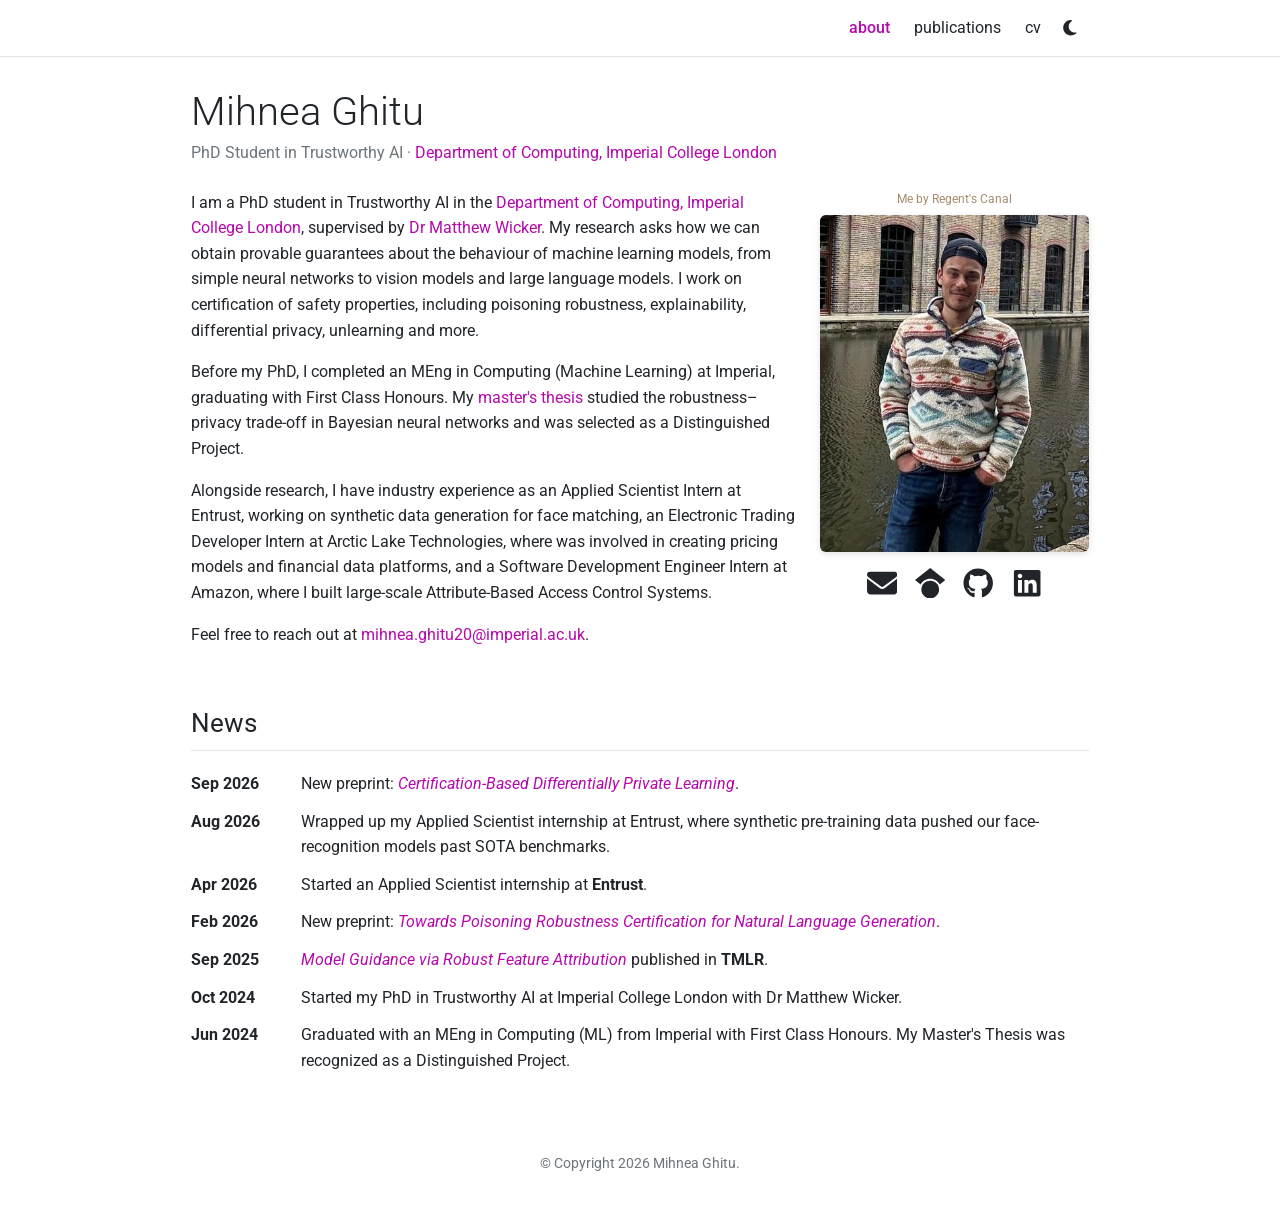
==== index.html @ aa7b8ce9 "Initial personal website Co-Authored-By: Claude Opus 5.5 <noreply@anthropic.com>" ====
<!DOCTYPE html>
<html lang="en">
<head>
  <meta charset="utf-8">
  <meta name="viewport" content="width=device-width, initial-scale=1">
  <title>Mihnea Ghitu</title>
  <meta name="description" content="Mihnea Ghitu, PhD student in Trustworthy AI at Imperial College London.">
  <script>
    // Apply saved theme before the page paints (no flash)
    try { var t = localStorage.getItem('theme'); if (t) document.documentElement.setAttribute('data-theme', t); } catch (e) {}
  </script>
  <link rel="preconnect" href="https://fonts.googleapis.com">
  <link rel="preconnect" href="https://fonts.gstatic.com" crossorigin>
  <link href="https://fonts.googleapis.com/css2?family=Roboto:wght@300;400;500;700&display=swap" rel="stylesheet">
  <link rel="stylesheet" href="style.css?v=4">
</head>
<body>

<nav>
  <div class="container">
    <div class="nav-right">
      <ul class="nav-links" id="navLinks">
        <li><a href="index.html" class="active" aria-current="page">about</a></li>
        <li><a href="publications.html">publications</a></li>
        <li><a href="cv.html">cv</a></li>
      </ul>
      <button class="icon-btn theme-toggle" id="themeToggle" aria-label="Toggle light/dark theme" title="Toggle light/dark theme"><svg class="icon icon-moon" viewBox="0 0 384 512" aria-hidden="true"><path d="M223.5 32C100 32 0 132.3 0 256S100 480 223.5 480c60.6 0 115.5-24.2 155.8-63.4c5-4.9 6.3-12.5 3.1-18.7s-10.1-9.7-17-8.5c-9.8 1.7-19.8 2.6-30.1 2.6c-96.9 0-175.5-78.8-175.5-176c0-65.8 36-123.1 89.3-153.3c6.1-3.5 9.2-10.5 7.7-17.3s-7.3-11.9-14.3-12.5c-6.3-.5-12.6-.8-19-.8z"/></svg><svg class="icon icon-sun" viewBox="0 0 512 512" aria-hidden="true"><path d="M361.5 1.2c5 2.1 8.6 6.6 9.6 11.9L391 121l107.9 19.8c5.3 1 9.8 4.6 11.9 9.6s1.5 10.7-1.6 15.2L446.9 256l62.3 90.3c3.1 4.5 3.7 10.2 1.6 15.2s-6.6 8.6-11.9 9.6L391 391 371.1 498.9c-1 5.3-4.6 9.8-9.6 11.9s-10.7 1.5-15.2-1.6L256 446.9l-90.3 62.3c-4.5 3.1-10.2 3.7-15.2 1.6s-8.6-6.6-9.6-11.9L121 391 13.1 371.1c-5.3-1-9.8-4.6-11.9-9.6s-1.5-10.7 1.6-15.2L65.1 256 2.8 165.7c-3.1-4.5-3.7-10.2-1.6-15.2s6.6-8.6 11.9-9.6L121 121 140.9 13.1c1-5.3 4.6-9.8 9.6-11.9s10.7-1.5 15.2 1.6L256 65.1 346.3 2.8c4.5-3.1 10.2-3.7 15.2-1.6zM160 256a96 96 0 1 1 192 0 96 96 0 1 1 -192 0zm224 0a128 128 0 1 0 -256 0 128 128 0 1 0 256 0z"/></svg></button>
      <button class="icon-btn menu-toggle" id="menuToggle" aria-label="Open menu" aria-controls="navLinks" aria-expanded="false"><svg class="icon " viewBox="0 0 448 512" aria-hidden="true"><path d="M0 96C0 78.3 14.3 64 32 64H416c17.7 0 32 14.3 32 32s-14.3 32-32 32H32C14.3 128 0 113.7 0 96zM0 256c0-17.7 14.3-32 32-32H416c17.7 0 32 14.3 32 32s-14.3 32-32 32H32c-17.7 0-32-14.3-32-32zM448 416c0 17.7-14.3 32-32 32H32c-17.7 0-32-14.3-32-32s14.3-32 32-32H416c17.7 0 32 14.3 32 32z"/></svg></button>
    </div>
  </div>
</nav>

<main class="container">
  <h1 class="title">Mihnea Ghitu</h1>
  <p class="desc">PhD Student in Trustworthy AI · <a href="https://www.imperial.ac.uk/computing/">Department of Computing, Imperial College London</a></p>

  <div class="clearfix">
    <div class="profile">
      <!-- YOUR PHOTO: a 4:5 portrait image named prof_pic.jpg next to this file. -->
      <p class="caption">Me by Regent's Canal</p>
      <img src="prof_pic.jpg" alt="Mihnea Ghitu" onerror="this.onerror=null;this.src='data:image/svg+xml;utf8,<svg xmlns=%22http://www.w3.org/2000/svg%22 viewBox=%220 0 100 100%22><rect width=%22100%22 height=%22100%22 fill=%22%23d9d9d9%22/><circle cx=%2250%22 cy=%2238%22 r=%2218%22 fill=%22%23a6a6a6%22/><path d=%22M15 95c4-22 18-32 35-32s31 10 35 32z%22 fill=%22%23a6a6a6%22/></svg>'">
      <div class="more-info">
        <div class="social profile-social">
          <a href="mailto:mihnea.ghitu20@imperial.ac.uk" title="Email" aria-label="Email"><svg class="icon " viewBox="0 0 512 512" aria-hidden="true"><path d="M48 64C21.5 64 0 85.5 0 112c0 15.1 7.1 29.3 19.2 38.4L236.8 313.6c11.4 8.5 27 8.5 38.4 0L492.8 150.4c12.1-9.1 19.2-23.3 19.2-38.4c0-26.5-21.5-48-48-48H48zM0 176V384c0 35.3 28.7 64 64 64H448c35.3 0 64-28.7 64-64V176L294.4 339.2c-22.8 17.1-54 17.1-76.8 0L0 176z"/></svg></a>
          <a href="https://scholar.google.com/citations?user=5gt8trUAAAAJ&amp;hl=en" title="Google Scholar" aria-label="Google Scholar"><svg class="icon " viewBox="0 0 512 512" aria-hidden="true"><path d="M390.9 298.5c0 0 0 .1 .1 .1c9.2 19.4 14.4 41.1 14.4 64C405.3 445.1 338.5 512 256 512s-149.3-66.9-149.3-149.3c0-22.9 5.2-44.6 14.4-64h0c1.7-3.6 3.6-7.2 5.6-10.7c4.4-7.6 9.4-14.7 15-21.3c27.4-32.6 68.5-53.3 114.4-53.3c33.6 0 64.6 11.1 89.6 29.9c9.1 6.9 17.4 14.7 24.8 23.5c5.6 6.6 10.6 13.8 15 21.3c2 3.4 3.8 7 5.5 10.5zm26.4-18.8c-30.1-58.4-91-98.4-161.3-98.4s-131.2 40-161.3 98.4L0 202.7 256 0 512 202.7l-94.7 77.1z"/></svg></a>
          <a href="https://github.com/Mihneaghitu" title="GitHub" aria-label="GitHub"><svg class="icon " viewBox="0 0 496 512" aria-hidden="true"><path d="M165.9 397.4c0 2-2.3 3.6-5.2 3.6-3.3.3-5.6-1.3-5.6-3.6 0-2 2.3-3.6 5.2-3.6 3-.3 5.6 1.3 5.6 3.6zm-31.1-4.5c-.7 2 1.3 4.3 4.3 4.9 2.6 1 5.6 0 6.2-2s-1.3-4.3-4.3-5.2c-2.6-.7-5.5.3-6.2 2.3zm44.2-1.7c-2.9.7-4.9 2.6-4.6 4.9.3 2 2.9 3.3 5.9 2.6 2.9-.7 4.9-2.6 4.6-4.6-.3-1.9-3-3.2-5.9-2.9zM244.8 8C106.1 8 0 113.3 0 252c0 110.9 69.8 205.8 169.5 239.2 12.8 2.3 17.3-5.6 17.3-12.1 0-6.2-.3-40.4-.3-61.4 0 0-70 15-84.7-29.8 0 0-11.4-29.1-27.8-36.6 0 0-22.9-15.7 1.6-15.4 0 0 24.9 2 38.6 25.8 21.9 38.6 58.6 27.5 72.9 20.9 2.3-16 8.8-27.1 16-33.7-55.9-6.2-112.3-14.3-112.3-110.5 0-27.5 7.6-41.3 23.6-58.9-2.6-6.5-11.1-33.3 2.6-67.9 20.9-6.5 69 27 69 27 20-5.6 41.5-8.5 62.8-8.5s42.8 2.9 62.8 8.5c0 0 48.1-33.6 69-27 13.7 34.7 5.2 61.4 2.6 67.9 16 17.7 25.8 31.5 25.8 58.9 0 96.5-58.9 104.2-114.8 110.5 9.2 7.9 17 22.9 17 46.4 0 33.7-.3 75.4-.3 83.6 0 6.5 4.6 14.4 17.3 12.1C428.2 457.8 496 362.9 496 252 496 113.3 383.5 8 244.8 8zM97.2 352.9c-1.3 1-1 3.3.7 5.2 1.6 1.6 3.9 2.3 5.2 1 1.3-1 1-3.3-.7-5.2-1.6-1.6-3.9-2.3-5.2-1zm-10.8-8.1c-.7 1.3.3 2.9 2.3 3.9 1.6 1 3.6.7 4.3-.7.7-1.3-.3-2.9-2.3-3.9-2-.6-3.6-.3-4.3.7zm32.4 35.6c-1.6 1.3-1 4.3 1.3 6.2 2.3 2.3 5.2 2.6 6.5 1 1.3-1.3.7-4.3-1.3-6.2-2.2-2.3-5.2-2.6-6.5-1zm-11.4-14.7c-1.6 1-1.6 3.6 0 5.9 1.6 2.3 4.3 3.3 5.6 2.3 1.6-1.3 1.6-3.9 0-6.2-1.4-2.3-4-3.3-5.6-2z"/></svg></a>
          <a href="https://www.linkedin.com/in/mihnea-ghitu-11a568249/" title="LinkedIn" aria-label="LinkedIn"><svg class="icon " viewBox="0 0 448 512" aria-hidden="true"><path d="M416 32H31.9C14.3 32 0 46.5 0 64.3v383.4C0 465.5 14.3 480 31.9 480H416c17.6 0 32-14.5 32-32.3V64.3c0-17.8-14.4-32.3-32-32.3zM135.4 416H69V202.2h66.5V416zm-33.2-243c-21.3 0-38.5-17.3-38.5-38.5S80.9 96 102.2 96c21.2 0 38.5 17.3 38.5 38.5 0 21.3-17.2 38.5-38.5 38.5zm282.1 243h-66.4V312c0-24.8-.5-56.7-34.5-56.7-34.6 0-39.9 27-39.9 54.9V416h-66.4V202.2h63.7v29.2h.9c8.9-16.8 30.6-34.5 62.9-34.5 67.2 0 79.7 44.3 79.7 101.9V416z"/></svg></a>
        </div>
      </div>
    </div>

    <div class="bio">
      <p>
        I am a PhD student in Trustworthy AI in the
        <a href="https://www.imperial.ac.uk/computing/">Department of Computing, Imperial College London</a>,
        supervised by <a href="https://www.mattrwicker.com/">Dr Matthew Wicker</a>. My research asks how we can obtain provable guarantees
        about the behaviour of machine learning models, from simple neural networks to vision models and large language models. I work on
        certification of safety properties, including poisoning robustness, explainability, differential privacy,
        unlearning and more.
      </p>
      <p>
        Before my PhD, I completed an MEng in Computing (Machine Learning) at Imperial, graduating with
        First Class Honours. My <a href="https://www.imperial.ac.uk/media/imperial-college/faculty-of-engineering/computing/public/distinguished-projects/2324-ug-projects/Ghitu-Mihnea---Final-Project-Report.pdf">master's thesis</a> studied the robustness–privacy trade-off in Bayesian neural
        networks and was selected as a Distinguished Project.
      </p>
      <p>
        Alongside research, I have industry experience as an Applied Scientist Intern at
        Entrust, working on synthetic data generation for face matching, an Electronic Trading Developer Intern at
        Arctic Lake Technologies, where was involved in creating pricing models and financial data platforms, and a
        Software Development Engineer Intern at Amazon, where I built large-scale Attribute-Based Access Control Systems.
      </p>
      <p>
        Feel free to reach out at <a href="mailto:mihnea.ghitu20@imperial.ac.uk">mihnea.ghitu20@imperial.ac.uk</a>.
      </p>
    </div>
  </div>

  <section>
    <h2>News</h2>
    <table class="news">
      <tr><td class="date">Sep 2026</td><td>New preprint: <a href="https://arxiv.org/abs/2609.39629"><em>Certification-Based Differentially Private Learning</em></a>.</td></tr>
      <tr><td class="date">Aug 2026</td><td>Wrapped up my Applied Scientist internship at Entrust, where synthetic pre-training data pushed our face-recognition models past SOTA benchmarks.</td></tr>
      <tr><td class="date">Apr 2026</td><td>Started an Applied Scientist internship at <strong>Entrust</strong>.</td></tr>
      <tr><td class="date">Feb 2026</td><td>New preprint: <a href="https://arxiv.org/abs/2602.09757"><em>Towards Poisoning Robustness Certification for Natural Language Generation</em></a>.</td></tr>
      <tr><td class="date">Sep 2025</td><td><a href="https://openreview.net/forum?id=AVAHxDSqUu"><em>Model Guidance via Robust Feature Attribution</em></a> published in <strong>TMLR</strong>.</td></tr>
      <tr><td class="date">Oct 2024</td><td>Started my PhD in Trustworthy AI at Imperial College London with Dr Matthew Wicker.</td></tr>
      <tr><td class="date">Jun 2024</td><td>Graduated with an MEng in Computing (ML) from Imperial with First Class Honours. My Master's Thesis was recognized as a Distinguished Project.</td></tr>
    </table>
  </section>
</main>

<footer>
  <div class="container">
    <div class="copyright">&copy; Copyright <span id="year">2026</span> Mihnea Ghitu.</div>
  </div>
</footer>

<script src="script.js?v=4"></script>
</body>
</html>
---- style.css ----
/* ============ Theme tokens ============ */
:root {
  --theme: #b509ac;
  --text: #212529;
  --muted: #6c757d;
  --bg: #ffffff;
  --bg-alt: #f5f5f6;
  --border: #e3e3e3;
  --nav-bg: rgba(255, 255, 255, 0.96);
  --badge-text: #ffffff;
  --caption: #a68a6d;
  --shadow: 0 2px 6px rgba(0, 0, 0, 0.12);
  color-scheme: light;
}
@media (prefers-color-scheme: dark) {
  :root:not([data-theme="light"]) {
    --theme: #2698ba; --text: #e6e6e6; --muted: #a3a3a3; --caption: #9c8670; --bg: #1c1c1d;
    --bg-alt: #27272a; --border: #3a3a3d; --nav-bg: rgba(28, 28, 29, 0.96);
    --shadow: 0 2px 8px rgba(0, 0, 0, 0.55); color-scheme: dark;
  }
}
:root[data-theme="dark"] {
  --theme: #2698ba; --text: #e6e6e6; --muted: #a3a3a3; --caption: #9c8670; --bg: #1c1c1d;
  --bg-alt: #27272a; --border: #3a3a3d; --nav-bg: rgba(28, 28, 29, 0.96);
  --shadow: 0 2px 8px rgba(0, 0, 0, 0.55); color-scheme: dark;
}

/* ============ Base ============ */
* { box-sizing: border-box; }
html { scroll-behavior: smooth; }
body {
  margin: 0; background: var(--bg); color: var(--text);
  font-family: "Roboto", "Helvetica Neue", Arial, sans-serif;
  font-size: 1rem; line-height: 1.6;
  transition: background-color .2s, color .2s;
  min-height: 100vh; display: flex; flex-direction: column;
}
a { color: var(--theme); text-decoration: none; }
a:hover { text-decoration: underline; }
.container { max-width: 930px; margin: 0 auto; padding: 0 16px; width: 100%; }
svg.icon { width: 1em; height: 1em; fill: currentColor; vertical-align: -0.125em; }

/* ============ Navbar ============ */
nav {
  position: fixed; top: 0; left: 0; right: 0; z-index: 10;
  background: var(--nav-bg); border-bottom: 1px solid var(--border);
}
nav .container { display: flex; align-items: center; justify-content: flex-end; height: 56px; }
.nav-right { display: flex; align-items: center; }
.nav-links { display: flex; align-items: center; gap: 4px; list-style: none; margin: 0; padding: 0; }
.nav-links a { color: var(--text); padding: 8px 10px; }
.nav-links a:hover, .nav-links a.active { color: var(--theme); text-decoration: none; }
.nav-links a.active { font-weight: 500; }
.icon-btn {
  background: none; border: 0; color: var(--text); cursor: pointer;
  font-size: 1.1rem; padding: 8px 10px; line-height: 1; display: inline-flex;
}
.icon-btn:hover { color: var(--theme); }
.theme-toggle .icon-sun { display: none; }
:root[data-theme="dark"] .theme-toggle .icon-sun { display: inline; }
:root[data-theme="dark"] .theme-toggle .icon-moon { display: none; }
@media (prefers-color-scheme: dark) {
  :root:not([data-theme="light"]) .theme-toggle .icon-sun { display: inline; }
  :root:not([data-theme="light"]) .theme-toggle .icon-moon { display: none; }
}
.menu-toggle { display: none; }

@media (max-width: 640px) {
  .menu-toggle { display: inline-flex; }
  .nav-links {
    display: none; position: absolute; top: 56px; left: 0; right: 0;
    flex-direction: column; align-items: flex-end; padding: 8px 16px 12px;
    background: var(--nav-bg); border-bottom: 1px solid var(--border);
  }
  .nav-links.open { display: flex; }
}

/* ============ Page ============ */
main.container { padding-top: 88px; padding-bottom: 32px; flex: 1; }
h1.title { font-size: 2.5rem; font-weight: 300; margin: 0 0 4px; line-height: 1.2; }
.desc { margin: 0 0 24px; color: var(--muted); }

.profile { float: right; width: 30%; margin: 0 0 16px 24px; }
.profile img {
  width: 100%; aspect-ratio: 4 / 5; object-fit: cover; object-position: top; display: block;
  border-radius: 6px; box-shadow: var(--shadow); background: var(--bg-alt);
}
.more-info { font-size: .82rem; text-align: center; margin-top: 10px; color: var(--muted); line-height: 1.5; }
.more-info p { margin: 0; }
.profile .caption { font-size: .75rem; text-align: center; color: var(--caption); margin: 0 0 6px; }
.bio p { margin: 0 0 1rem; }
.clearfix::after { content: ""; display: table; clear: both; }
@media (max-width: 640px) {
  h1.title { font-size: 2rem; }
  .profile { float: none; width: 60%; margin: 0 auto 20px; }
}

section { margin-top: 40px; }
h2 {
  font-size: 1.6rem; font-weight: 400; margin: 0 0 14px;
  padding-bottom: 6px; border-bottom: 1px solid var(--border);
}
h3 { font-size: 1.15rem; font-weight: 500; margin: 28px 0 4px; color: var(--theme); }
h3.first { margin-top: 4px; }

/* News */
.news { width: 100%; border-collapse: collapse; }
.news td { vertical-align: top; padding: 6px 0; }
.news td.date { width: 110px; white-space: nowrap; font-weight: 700; padding-right: 16px; }

/* Entries (publications + cv) */
.entries { list-style: none; padding: 0; margin: 0; }
.entry { display: flex; gap: 16px; padding: 14px 0; border-bottom: 1px dashed var(--border); }
.entry:last-child { border-bottom: 0; }
.badge-col { flex: 0 0 110px; }
.badge {
  display: block; text-align: center; background: var(--theme); color: var(--badge-text);
  font-size: .78rem; font-weight: 700; padding: 3px 6px; border-radius: 3px; letter-spacing: .02em;
}
abbr.badge { text-decoration: none; border: 0; cursor: help; }
.badge.date { background: transparent; color: var(--text); border: 1px solid var(--border); font-weight: 500; white-space: nowrap; }
.cv .badge-col { flex-basis: 150px; }
.entry-body { flex: 1; min-width: 0; }
.pub-title, .role { font-weight: 700; }
.authors { font-size: .95rem; }
.authors .me { font-weight: 500; text-decoration: underline; }
.venue { font-style: italic; font-size: .95rem; color: var(--muted); }
.org { color: var(--muted); font-size: .95rem; }
.entry-body ul { margin: 6px 0 0; padding-left: 20px; }
.entry-body .summary { margin: 4px 0 0; }
.entry-body li { margin-bottom: 2px; }
.links { margin-top: 6px; display: flex; flex-wrap: wrap; gap: 6px; }
.links a, .links button {
  font: inherit; font-size: .72rem; text-transform: uppercase; letter-spacing: .04em;
  color: var(--text); background: transparent; border: 1px solid var(--text);
  border-radius: 3px; padding: 1px 8px; cursor: pointer;
}
.links a:hover, .links button:hover { color: var(--theme); border-color: var(--theme); text-decoration: none; }
pre.bibtex {
  display: none; margin: 8px 0 0; padding: 10px 12px; background: var(--bg-alt); color: var(--text);
  border-radius: 4px; font-size: .78rem; overflow-x: auto; line-height: 1.45;
}
pre.bibtex.open { display: block; }
.year { font-size: 1.3rem; font-weight: 300; color: var(--muted); margin: 24px 0 0; text-align: right; border-bottom: 1px solid var(--border); }
.year:first-of-type { margin-top: 0; }
.page-note { color: var(--muted); margin: -4px 0 20px; }
@media (max-width: 640px) {
  .entry { flex-direction: column; gap: 6px; }
  .badge-col, .cv .badge-col { flex: none; }
  .badge { display: inline-block; }
}

/* ============ Footer ============ */
footer { text-align: center; padding: 28px 0 40px; }
.social { font-size: 1.9rem; display: flex; justify-content: center; gap: 20px; flex-wrap: wrap; }
.social a { color: var(--text); }
.social a:hover { color: var(--theme); text-decoration: none; }
.profile-social { font-size: 1.9rem; gap: 18px; margin-top: 10px; }
.copyright { margin-top: 14px; font-size: .85rem; color: var(--muted); }
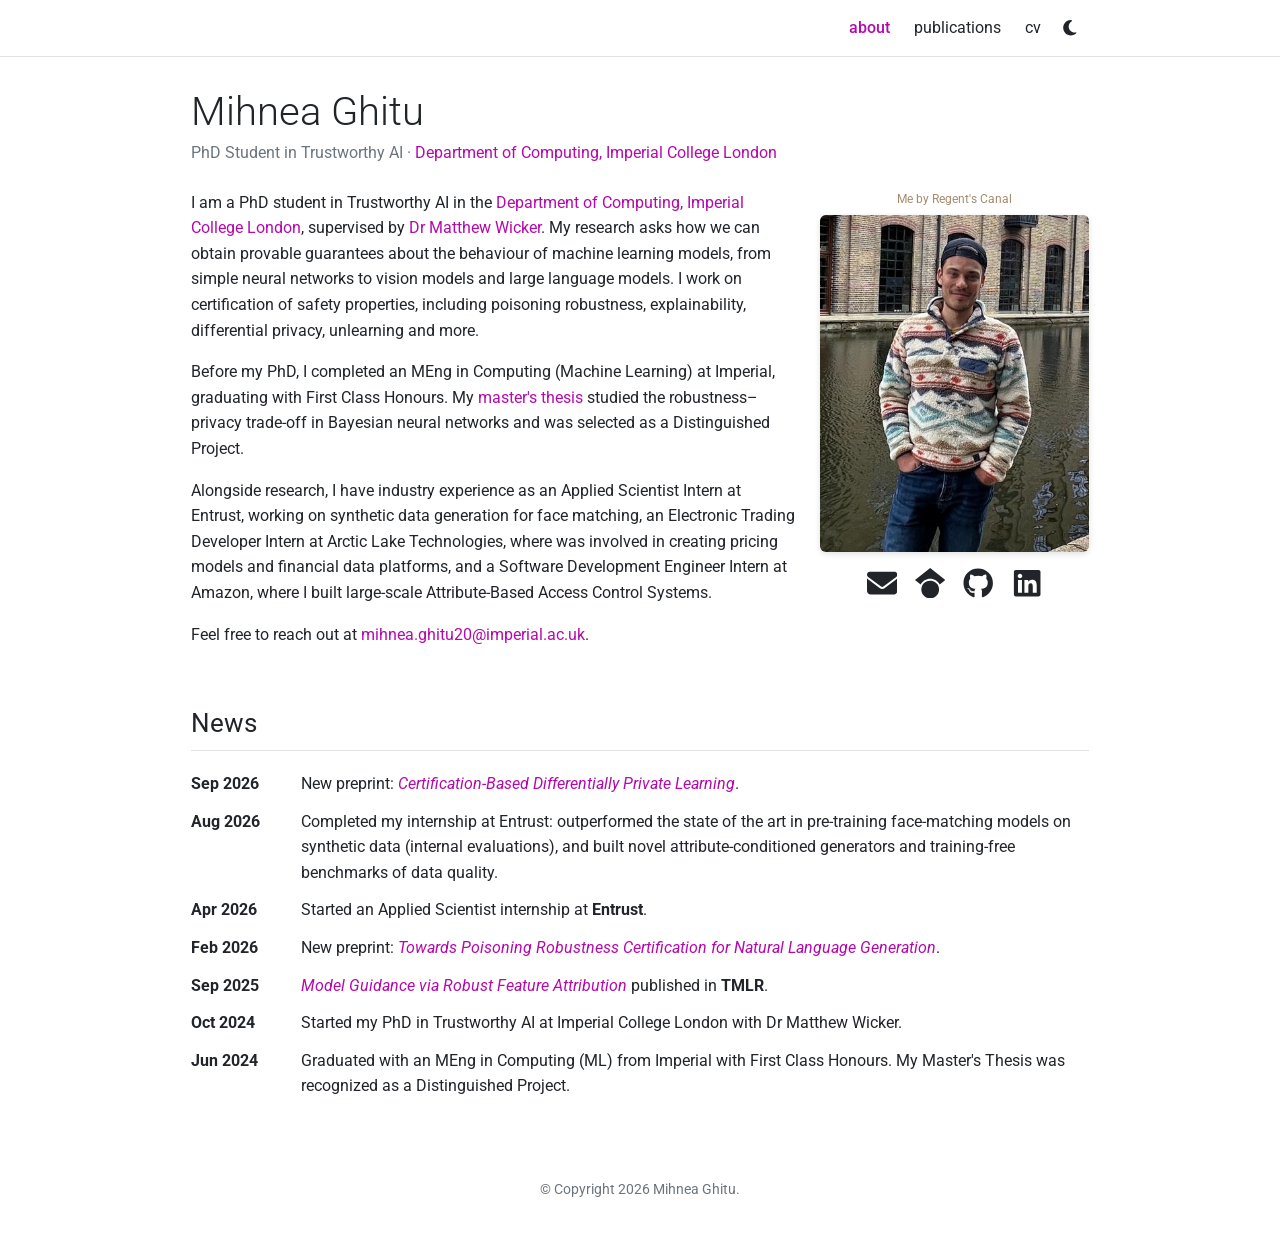
==== commit 554f2ed5: "Refine Entrust news item" ====
--- a/index.html
+++ b/index.html
@@ -79,7 +79,7 @@
     <h2>News</h2>
     <table class="news">
       <tr><td class="date">Sep 2026</td><td>New preprint: <a href="https://arxiv.org/abs/2609.39629"><em>Certification-Based Differentially Private Learning</em></a>.</td></tr>
-      <tr><td class="date">Aug 2026</td><td>Wrapped up my Applied Scientist internship at Entrust, where synthetic pre-training data pushed our face-recognition models past SOTA benchmarks.</td></tr>
+      <tr><td class="date">Aug 2026</td><td>Completed my internship at Entrust: outperformed the state of the art in pre-training face-matching models on synthetic data (internal evaluations), and built novel attribute-conditioned generators and training-free benchmarks of data quality.</td></tr>
       <tr><td class="date">Apr 2026</td><td>Started an Applied Scientist internship at <strong>Entrust</strong>.</td></tr>
       <tr><td class="date">Feb 2026</td><td>New preprint: <a href="https://arxiv.org/abs/2602.09757"><em>Towards Poisoning Robustness Certification for Natural Language Generation</em></a>.</td></tr>
       <tr><td class="date">Sep 2025</td><td><a href="https://openreview.net/forum?id=AVAHxDSqUu"><em>Model Guidance via Robust Feature Attribution</em></a> published in <strong>TMLR</strong>.</td></tr>
